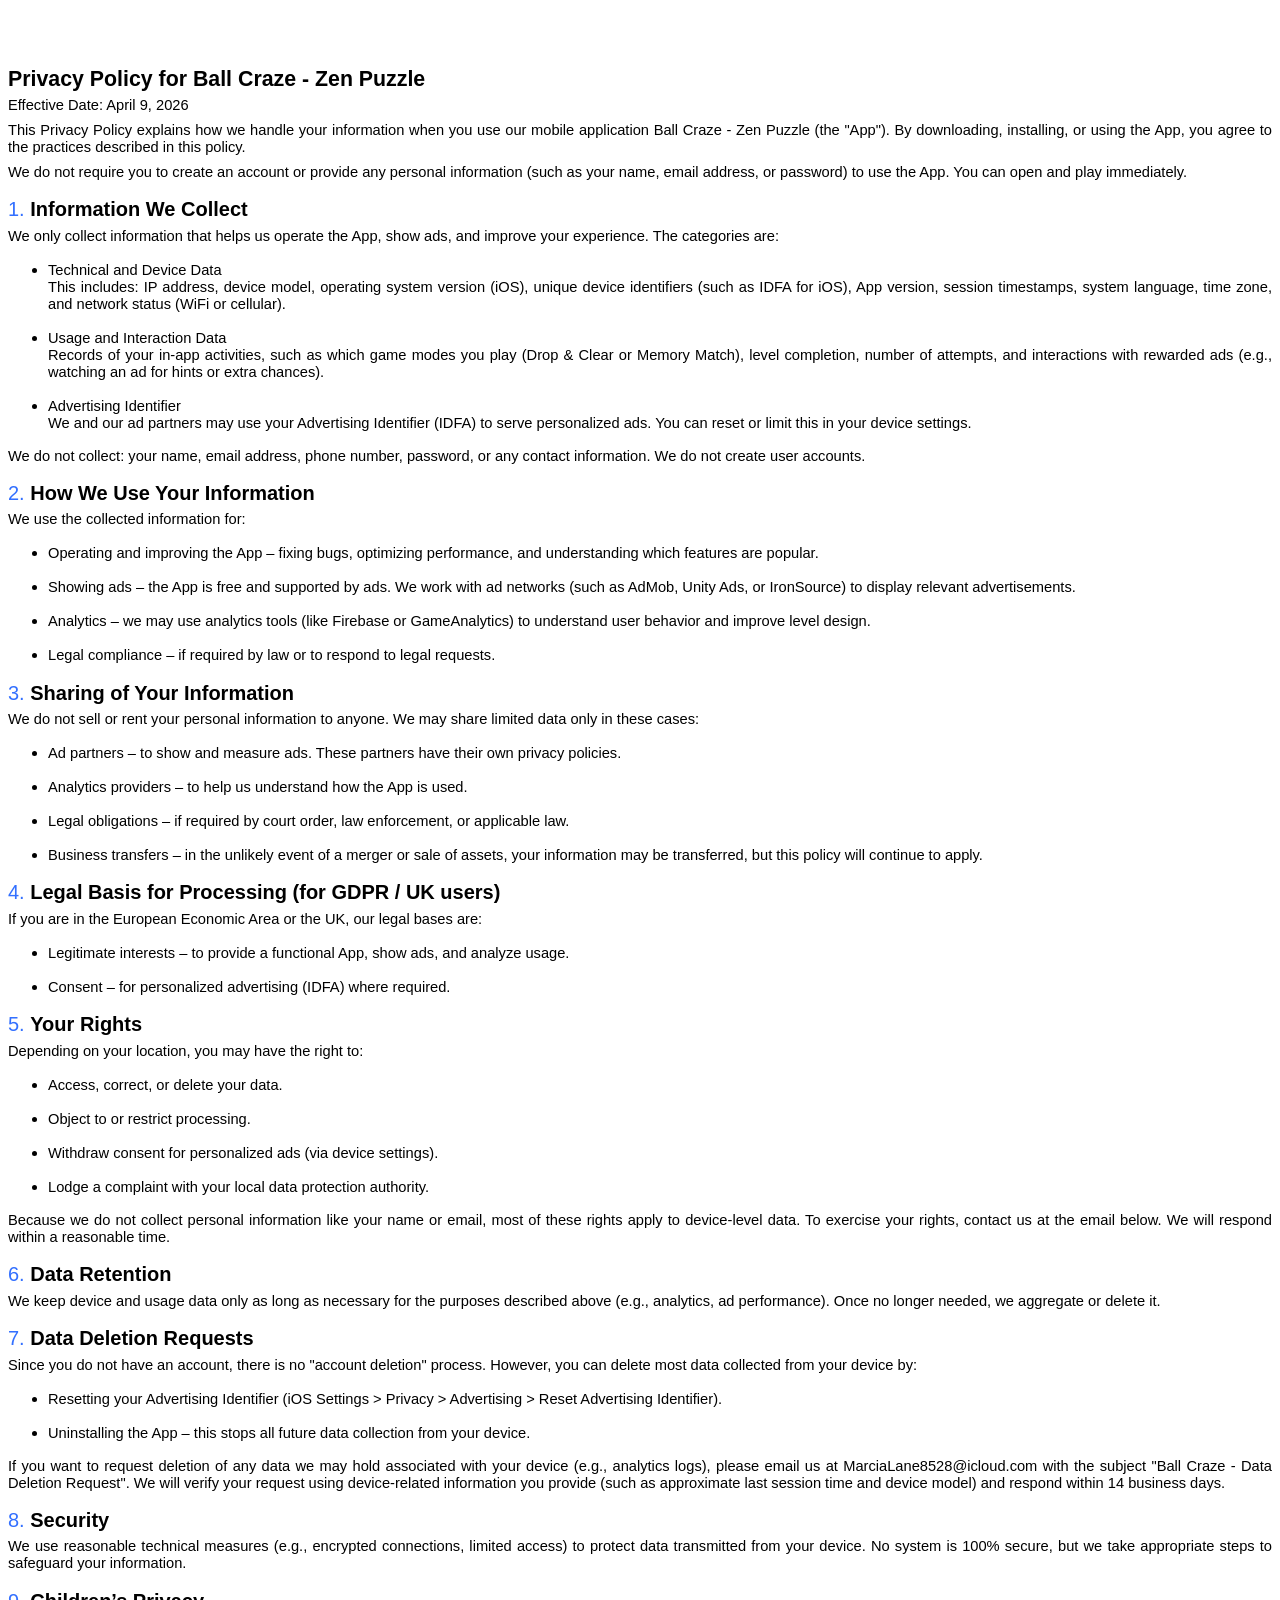
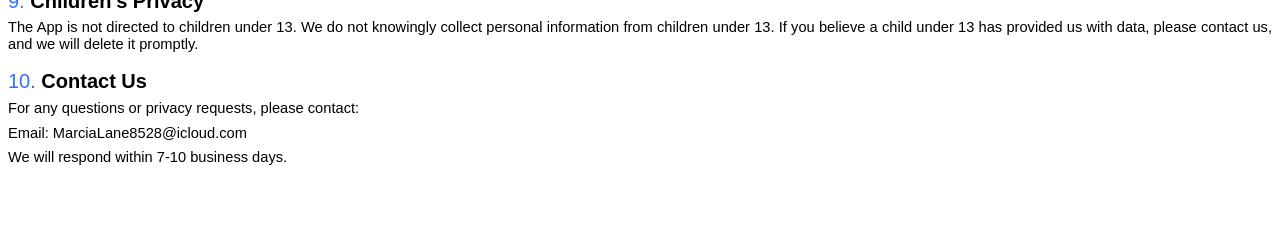
==== BallCraze/privacy.html @ c5e6684c "隐私+服务协议" ====
<!DOCTYPE html>
<html>
<head>
	<meta http-equiv="content-type" content="text/html; charset=utf-8"/>
	<title></title>
	<meta name="generator" content="LibreOffice 25.2.4.3 (Linux)"/>
	<meta name="author" content="Apache POI"/>
	<meta name="created" content="2026-04-09T09:19:00"/>
	<meta name="changedby" content="全村我最骚"/>
	<meta name="changed" content="2026-04-09T09:28:37"/>
	<meta name="ICV" content="76F0DBD9B2ED492E92264A037E3F53B6_12"/>
	<meta name="KSOProductBuildVer" content="2052-12.1.0.25225"/>
	<meta name="KSOTemplateDocerSaveRecord" content="eyJoZGlkIjoiZTUwNDNlNDM0ZTZmMTcxYTBhMWNhNDZiYmVlZDRiMDAiLCJ1c2VySWQiOiIxODE4NjM3NDA0In0="/>
	<style type="text/css">
		@page { size: 8.27in 11.69in; margin-left: 1in; margin-right: 1in; margin-top: 0.5in; margin-bottom: 0.5in }
		p { direction: ltr; margin-bottom: 0.1in; orphans: 0; text-align: justify; line-height: 115%; widows: 0; background: transparent }
		p.western { font-size: 10pt }
		p.cjk { font-size: 10pt }
		p.ctl { font-size: 11pt }
	</style>
</head>
<body lang="en-US" link="#000080" vlink="#800000" dir="ltr">
<div title="header"><p class="western" style="margin-bottom: 0.46in; line-height: 100%">
	<br/>

	</p>
</div><p class="western" align="left" style="margin-top: 0.22in; margin-bottom: 0.08in; line-height: 120%"><a name="heading_0"></a><a name="_GoBack"></a>
<font face="Arial, sans-serif"><font size="4" style="font-size: 16pt"><b>Privacy
Policy for Ball Craze - Zen Puzzle</b></font></font></p>
<p class="western" align="left" style="margin-top: 0.08in; margin-bottom: 0.08in; line-height: 120%">
<font face="Arial, sans-serif"><font size="2" style="font-size: 11pt">Effective
Date: April 9, 2026</font></font></p>
<p class="western" align="left" style="margin-top: 0.08in; margin-bottom: 0.08in; line-height: 120%">
<font face="Arial, sans-serif"><font size="2" style="font-size: 11pt">This
Privacy Policy explains how we handle your information when you use
our mobile application Ball Craze - Zen Puzzle (the &quot;App&quot;).
By downloading, installing, or using the App, you agree to the
practices described in this policy.</font></font></p>
<p class="western" align="left" style="margin-top: 0.08in; margin-bottom: 0.08in; line-height: 120%">
<font face="Arial, sans-serif"><font size="2" style="font-size: 11pt">We
do not require you to create an account or provide any personal
information (such as your name, email address, or password) to use
the App. You can open and play immediately.</font></font></p>
<p class="western" align="left" style="margin-top: 0.21in; margin-bottom: 0.08in; line-height: 120%"><a name="heading_1"></a>
<font color="#3370ff"><font face="Arial, sans-serif"><font size="4" style="font-size: 15pt">1.
</font></font></font><font face="Arial, sans-serif"><font size="4" style="font-size: 15pt"><b>Information
We Collect</b></font></font></p>
<p class="western" align="left" style="margin-top: 0.08in; margin-bottom: 0.08in; line-height: 120%">
<font face="Arial, sans-serif"><font size="2" style="font-size: 11pt">We
only collect information that helps us operate the App, show ads, and
improve your experience. The categories are:</font></font></p>
<ul>
	<li><p class="western" align="left" style="margin-top: 0.08in; margin-bottom: 0.08in; line-height: 120%">
	<font face="Arial, sans-serif"><font size="2" style="font-size: 11pt">Technical
	and Device Data<br/>
This includes: IP address, device model,
	operating system version (iOS), unique device identifiers (such as
	IDFA for iOS), App version, session timestamps, system language,
	time zone, and network status (WiFi or cellular).</font></font></p></li>
</ul>
<ul>
	<li><p class="western" align="left" style="margin-top: 0.08in; margin-bottom: 0.08in; line-height: 120%">
	<font face="Arial, sans-serif"><font size="2" style="font-size: 11pt">Usage
	and Interaction Data<br/>
Records of your in&#8209;app activities,
	such as which game modes you play (Drop &amp; Clear or Memory
	Match), level completion, number of attempts, and interactions with
	rewarded ads (e.g., watching an ad for hints or extra chances).</font></font></p></li>
</ul>
<ul>
	<li><p class="western" align="left" style="margin-top: 0.08in; margin-bottom: 0.08in; line-height: 120%">
	<font face="Arial, sans-serif"><font size="2" style="font-size: 11pt">Advertising
	Identifier<br/>
We and our ad partners may use your Advertising
	Identifier (IDFA) to serve personalized ads. You can reset or limit
	this in your device settings.</font></font></p></li>
</ul>
<p class="western" align="left" style="margin-top: 0.08in; margin-bottom: 0.08in; line-height: 120%">
<font face="Arial, sans-serif"><font size="2" style="font-size: 11pt">We
do not collect: your name, email address, phone number, password, or
any contact information. We do not create user accounts.</font></font></p>
<p class="western" align="left" style="margin-top: 0.21in; margin-bottom: 0.08in; line-height: 120%"><a name="heading_2"></a>
<font color="#3370ff"><font face="Arial, sans-serif"><font size="4" style="font-size: 15pt">2.
</font></font></font><font face="Arial, sans-serif"><font size="4" style="font-size: 15pt"><b>How
We Use Your Information</b></font></font></p>
<p class="western" align="left" style="margin-top: 0.08in; margin-bottom: 0.08in; line-height: 120%">
<font face="Arial, sans-serif"><font size="2" style="font-size: 11pt">We
use the collected information for:</font></font></p>
<ul>
	<li><p class="western" align="left" style="margin-top: 0.08in; margin-bottom: 0.08in; line-height: 120%">
	<font face="Arial, sans-serif"><font size="2" style="font-size: 11pt">Operating
	and improving the App – fixing bugs, optimizing performance, and
	understanding which features are popular.</font></font></p></li>
</ul>
<ul>
	<li><p class="western" align="left" style="margin-top: 0.08in; margin-bottom: 0.08in; line-height: 120%">
	<font face="Arial, sans-serif"><font size="2" style="font-size: 11pt">Showing
	ads – the App is free and supported by ads. We work with ad
	networks (such as AdMob, Unity Ads, or IronSource) to display
	relevant advertisements.</font></font></p></li>
</ul>
<ul>
	<li><p class="western" align="left" style="margin-top: 0.08in; margin-bottom: 0.08in; line-height: 120%">
	<font face="Arial, sans-serif"><font size="2" style="font-size: 11pt">Analytics
	– we may use analytics tools (like Firebase or GameAnalytics) to
	understand user behavior and improve level design.</font></font></p></li>
</ul>
<ul>
	<li><p class="western" align="left" style="margin-top: 0.08in; margin-bottom: 0.08in; line-height: 120%">
	<font face="Arial, sans-serif"><font size="2" style="font-size: 11pt">Legal
	compliance – if required by law or to respond to legal requests.</font></font></p></li>
</ul>
<p class="western" align="left" style="margin-top: 0.21in; margin-bottom: 0.08in; line-height: 120%"><a name="heading_3"></a>
<font color="#3370ff"><font face="Arial, sans-serif"><font size="4" style="font-size: 15pt">3.
</font></font></font><font face="Arial, sans-serif"><font size="4" style="font-size: 15pt"><b>Sharing
of Your Information</b></font></font></p>
<p class="western" align="left" style="margin-top: 0.08in; margin-bottom: 0.08in; line-height: 120%">
<font face="Arial, sans-serif"><font size="2" style="font-size: 11pt">We
do not sell or rent your personal information to anyone. We may share
limited data only in these cases:</font></font></p>
<ul>
	<li><p class="western" align="left" style="margin-top: 0.08in; margin-bottom: 0.08in; line-height: 120%">
	<font face="Arial, sans-serif"><font size="2" style="font-size: 11pt">Ad
	partners – to show and measure ads. These partners have their own
	privacy policies.</font></font></p></li>
</ul>
<ul>
	<li><p class="western" align="left" style="margin-top: 0.08in; margin-bottom: 0.08in; line-height: 120%">
	<font face="Arial, sans-serif"><font size="2" style="font-size: 11pt">Analytics
	providers – to help us understand how the App is used.</font></font></p></li>
</ul>
<ul>
	<li><p class="western" align="left" style="margin-top: 0.08in; margin-bottom: 0.08in; line-height: 120%">
	<font face="Arial, sans-serif"><font size="2" style="font-size: 11pt">Legal
	obligations – if required by court order, law enforcement, or
	applicable law.</font></font></p></li>
</ul>
<ul>
	<li><p class="western" align="left" style="margin-top: 0.08in; margin-bottom: 0.08in; line-height: 120%">
	<font face="Arial, sans-serif"><font size="2" style="font-size: 11pt">Business
	transfers – in the unlikely event of a merger or sale of assets,
	your information may be transferred, but this policy will continue
	to apply.</font></font></p></li>
</ul>
<p class="western" align="left" style="margin-top: 0.21in; margin-bottom: 0.08in; line-height: 120%"><a name="heading_4"></a>
<font color="#3370ff"><font face="Arial, sans-serif"><font size="4" style="font-size: 15pt">4.
</font></font></font><font face="Arial, sans-serif"><font size="4" style="font-size: 15pt"><b>Legal
Basis for Processing (for GDPR / UK users)</b></font></font></p>
<p class="western" align="left" style="margin-top: 0.08in; margin-bottom: 0.08in; line-height: 120%">
<font face="Arial, sans-serif"><font size="2" style="font-size: 11pt">If
you are in the European Economic Area or the UK, our legal bases are:</font></font></p>
<ul>
	<li><p class="western" align="left" style="margin-top: 0.08in; margin-bottom: 0.08in; line-height: 120%">
	<font face="Arial, sans-serif"><font size="2" style="font-size: 11pt">Legitimate
	interests – to provide a functional App, show ads, and analyze
	usage.</font></font></p></li>
</ul>
<ul>
	<li><p class="western" align="left" style="margin-top: 0.08in; margin-bottom: 0.08in; line-height: 120%">
	<font face="Arial, sans-serif"><font size="2" style="font-size: 11pt">Consent
	– for personalized advertising (IDFA) where required.</font></font></p></li>
</ul>
<p class="western" align="left" style="margin-top: 0.21in; margin-bottom: 0.08in; line-height: 120%"><a name="heading_5"></a>
<font color="#3370ff"><font face="Arial, sans-serif"><font size="4" style="font-size: 15pt">5.
</font></font></font><font face="Arial, sans-serif"><font size="4" style="font-size: 15pt"><b>Your
Rights</b></font></font></p>
<p class="western" align="left" style="margin-top: 0.08in; margin-bottom: 0.08in; line-height: 120%">
<font face="Arial, sans-serif"><font size="2" style="font-size: 11pt">Depending
on your location, you may have the right to:</font></font></p>
<ul>
	<li><p class="western" align="left" style="margin-top: 0.08in; margin-bottom: 0.08in; line-height: 120%">
	<font face="Arial, sans-serif"><font size="2" style="font-size: 11pt">Access,
	correct, or delete your data.</font></font></p></li>
</ul>
<ul>
	<li><p class="western" align="left" style="margin-top: 0.08in; margin-bottom: 0.08in; line-height: 120%">
	<font face="Arial, sans-serif"><font size="2" style="font-size: 11pt">Object
	to or restrict processing.</font></font></p></li>
</ul>
<ul>
	<li><p class="western" align="left" style="margin-top: 0.08in; margin-bottom: 0.08in; line-height: 120%">
	<font face="Arial, sans-serif"><font size="2" style="font-size: 11pt">Withdraw
	consent for personalized ads (via device settings).</font></font></p></li>
</ul>
<ul>
	<li><p class="western" align="left" style="margin-top: 0.08in; margin-bottom: 0.08in; line-height: 120%">
	<font face="Arial, sans-serif"><font size="2" style="font-size: 11pt">Lodge
	a complaint with your local data protection authority.</font></font></p></li>
</ul>
<p class="western" align="left" style="margin-top: 0.08in; margin-bottom: 0.08in; line-height: 120%">
<font face="Arial, sans-serif"><font size="2" style="font-size: 11pt">Because
we do not collect personal information like your name or email, most
of these rights apply to device&#8209;level data. To exercise your
rights, contact us at the email below. We will respond within a
reasonable time.</font></font></p>
<p class="western" align="left" style="margin-top: 0.21in; margin-bottom: 0.08in; line-height: 120%"><a name="heading_6"></a>
<font color="#3370ff"><font face="Arial, sans-serif"><font size="4" style="font-size: 15pt">6.
</font></font></font><font face="Arial, sans-serif"><font size="4" style="font-size: 15pt"><b>Data
Retention</b></font></font></p>
<p class="western" align="left" style="margin-top: 0.08in; margin-bottom: 0.08in; line-height: 120%">
<font face="Arial, sans-serif"><font size="2" style="font-size: 11pt">We
keep device and usage data only as long as necessary for the purposes
described above (e.g., analytics, ad performance). Once no longer
needed, we aggregate or delete it.</font></font></p>
<p class="western" align="left" style="margin-top: 0.21in; margin-bottom: 0.08in; line-height: 120%"><a name="heading_7"></a>
<font color="#3370ff"><font face="Arial, sans-serif"><font size="4" style="font-size: 15pt">7.
</font></font></font><font face="Arial, sans-serif"><font size="4" style="font-size: 15pt"><b>Data
Deletion Requests</b></font></font></p>
<p class="western" align="left" style="margin-top: 0.08in; margin-bottom: 0.08in; line-height: 120%">
<font face="Arial, sans-serif"><font size="2" style="font-size: 11pt">Since
you do not have an account, there is no &quot;account deletion&quot;
process. However, you can delete most data collected from your device
by:</font></font></p>
<ul>
	<li><p class="western" align="left" style="margin-top: 0.08in; margin-bottom: 0.08in; line-height: 120%">
	<font face="Arial, sans-serif"><font size="2" style="font-size: 11pt">Resetting
	your Advertising Identifier (iOS Settings &gt; Privacy &gt;
	Advertising &gt; Reset Advertising Identifier).</font></font></p></li>
</ul>
<ul>
	<li><p class="western" align="left" style="margin-top: 0.08in; margin-bottom: 0.08in; line-height: 120%">
	<font face="Arial, sans-serif"><font size="2" style="font-size: 11pt">Uninstalling
	the App – this stops all future data collection from your device.</font></font></p></li>
</ul>
<p class="western" align="left" style="margin-top: 0.08in; margin-bottom: 0.08in; line-height: 120%">
<font face="Arial, sans-serif"><font size="2" style="font-size: 11pt">If
you want to request deletion of any data we may hold associated with
your device (e.g., analytics logs), please email us at
MarciaLane8528@icloud.com with the subject &quot;Ball Craze - Data
Deletion Request&quot;. We will verify your request using
device&#8209;related information you provide (such as approximate
last session time and device model) and respond within 14 business
days.</font></font></p>
<p class="western" align="left" style="margin-top: 0.21in; margin-bottom: 0.08in; line-height: 120%"><a name="heading_8"></a>
<font color="#3370ff"><font face="Arial, sans-serif"><font size="4" style="font-size: 15pt">8.
</font></font></font><font face="Arial, sans-serif"><font size="4" style="font-size: 15pt"><b>Security</b></font></font></p>
<p class="western" align="left" style="margin-top: 0.08in; margin-bottom: 0.08in; line-height: 120%">
<font face="Arial, sans-serif"><font size="2" style="font-size: 11pt">We
use reasonable technical measures (e.g., encrypted connections,
limited access) to protect data transmitted from your device. No
system is 100% secure, but we take appropriate steps to safeguard
your information.</font></font></p>
<p class="western" align="left" style="margin-top: 0.21in; margin-bottom: 0.08in; line-height: 120%"><a name="heading_9"></a>
<font color="#3370ff"><font face="Arial, sans-serif"><font size="4" style="font-size: 15pt">9.
</font></font></font><font face="Arial, sans-serif"><font size="4" style="font-size: 15pt"><b>Children’s
Privacy</b></font></font></p>
<p class="western" align="left" style="margin-top: 0.08in; margin-bottom: 0.08in; line-height: 120%">
<font face="Arial, sans-serif"><font size="2" style="font-size: 11pt">The
App is not directed to children under 13. We do not knowingly collect
personal information from children under 13. If you believe a child
under 13 has provided us with data, please contact us, and we will
delete it promptly.</font></font></p>
<p class="western" align="left" style="margin-top: 0.21in; margin-bottom: 0.08in; line-height: 120%"><a name="heading_10"></a>
<font color="#3370ff"><font face="Arial, sans-serif"><font size="4" style="font-size: 15pt">10.
</font></font></font><font face="Arial, sans-serif"><font size="4" style="font-size: 15pt"><b>Contact
Us</b></font></font></p>
<p class="western" align="left" style="margin-top: 0.08in; margin-bottom: 0.08in; line-height: 120%">
<font face="Arial, sans-serif"><font size="2" style="font-size: 11pt">For
any questions or privacy requests, please contact:</font></font></p>
<p class="western" align="left" style="margin-top: 0.08in; margin-bottom: 0.08in; line-height: 120%">
<font face="Arial, sans-serif"><font size="2" style="font-size: 11pt">Email:
MarciaLane8528@icloud.com</font></font></p>
<p class="western" align="left" style="margin-top: 0.08in; margin-bottom: 0.08in; line-height: 120%">
<font face="Arial, sans-serif"><font size="2" style="font-size: 11pt">We
will respond within 7&#8209;10 business days.</font></font></p>
<div title="footer"><p class="western" style="margin-top: 0.46in; margin-bottom: 0in; line-height: 100%">
	<br/>

	</p>
</div>
</body>
</html>
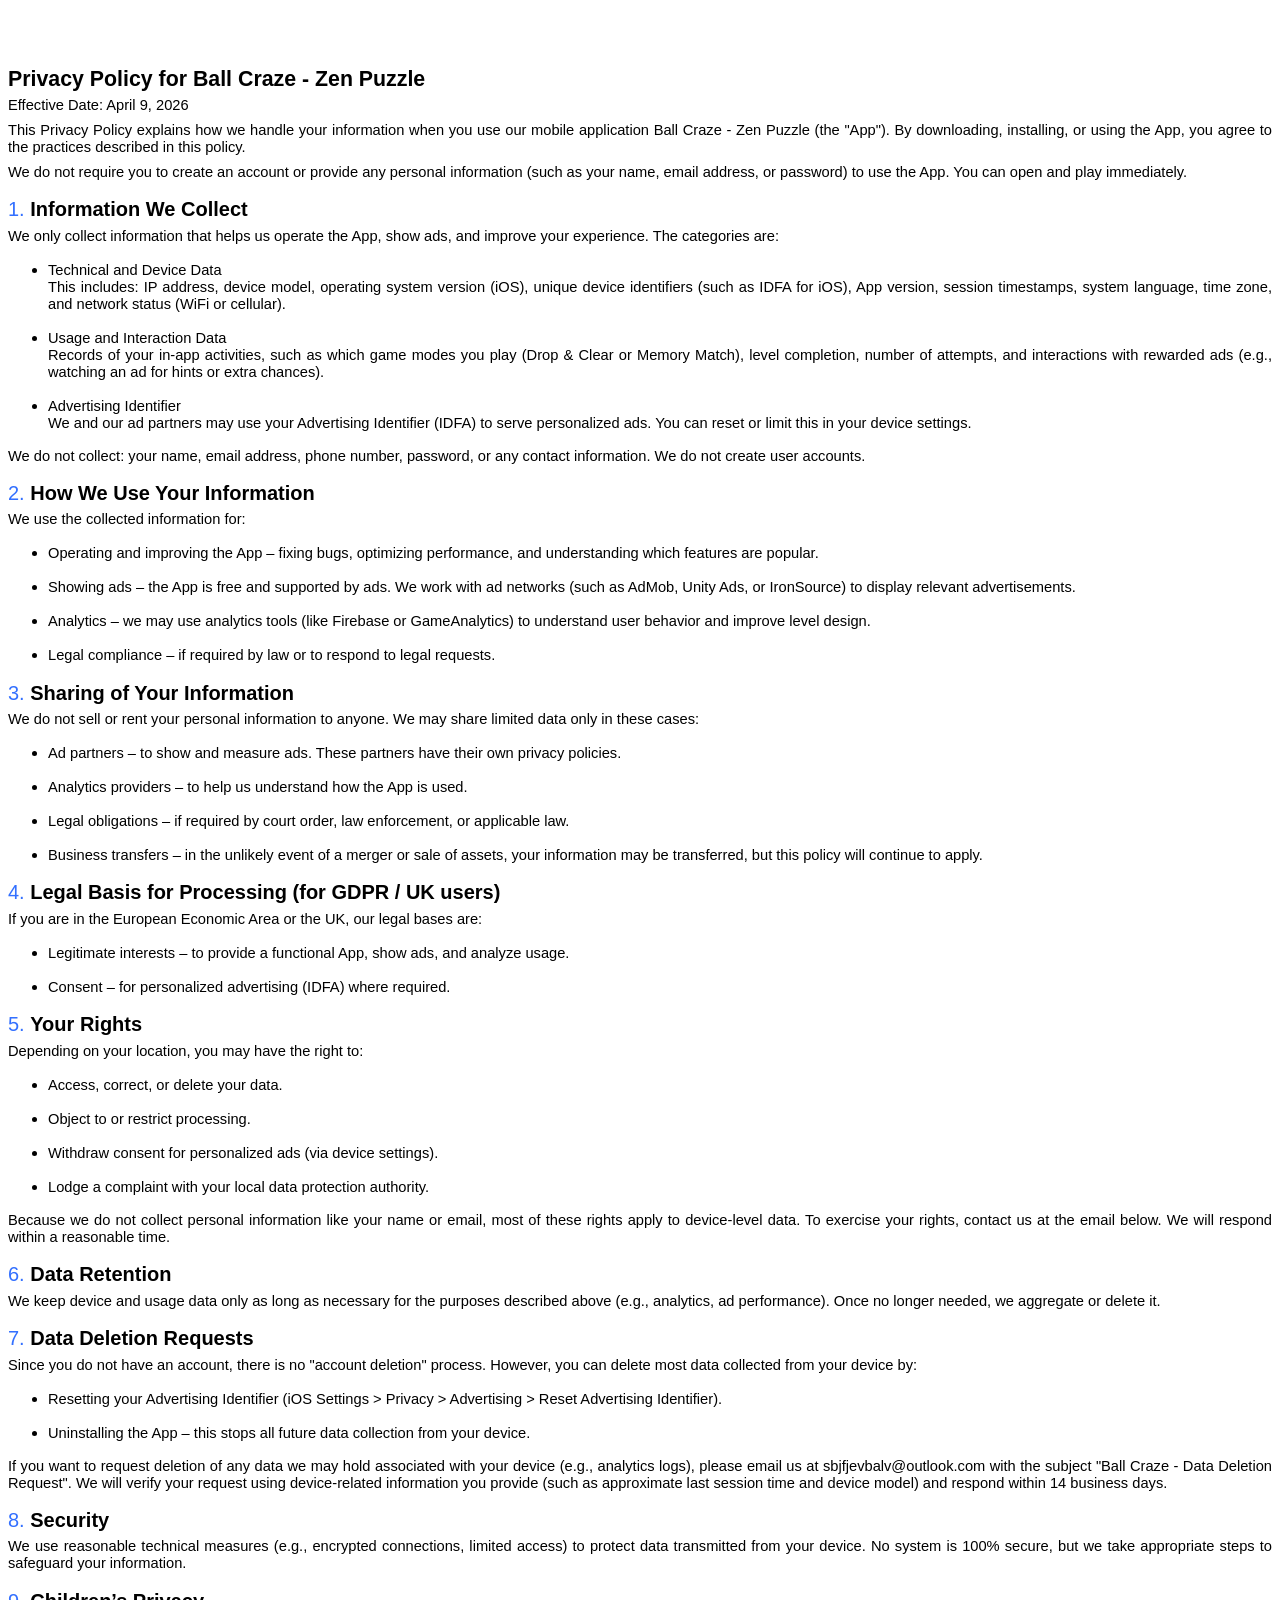
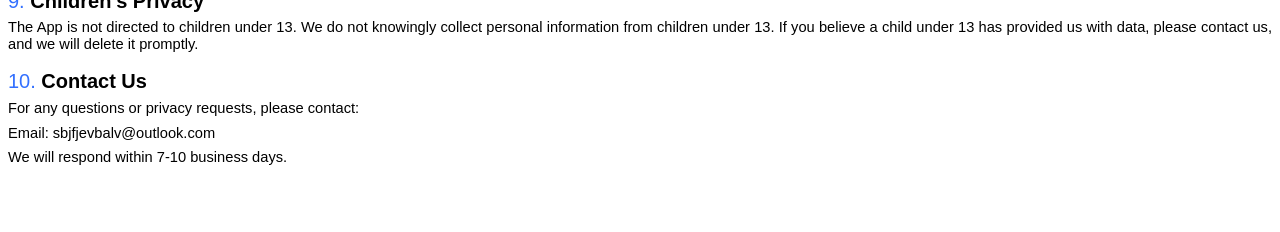
==== commit 99a6e11a: "更换发布账号邮箱" ====
--- a/BallCraze/privacy.html
+++ b/BallCraze/privacy.html
@@ -226,7 +226,7 @@
 <font face="Arial, sans-serif"><font size="2" style="font-size: 11pt">If
 you want to request deletion of any data we may hold associated with
 your device (e.g., analytics logs), please email us at
-MarciaLane8528@icloud.com with the subject &quot;Ball Craze - Data
+sbjfjevbalv@outlook.com with the subject &quot;Ball Craze - Data
 Deletion Request&quot;. We will verify your request using
 device&#8209;related information you provide (such as approximate
 last session time and device model) and respond within 14 business
@@ -259,7 +259,7 @@
 any questions or privacy requests, please contact:</font></font></p>
 <p class="western" align="left" style="margin-top: 0.08in; margin-bottom: 0.08in; line-height: 120%">
 <font face="Arial, sans-serif"><font size="2" style="font-size: 11pt">Email:
-MarciaLane8528@icloud.com</font></font></p>
+sbjfjevbalv@outlook.com</font></font></p>
 <p class="western" align="left" style="margin-top: 0.08in; margin-bottom: 0.08in; line-height: 120%">
 <font face="Arial, sans-serif"><font size="2" style="font-size: 11pt">We
 will respond within 7&#8209;10 business days.</font></font></p>
